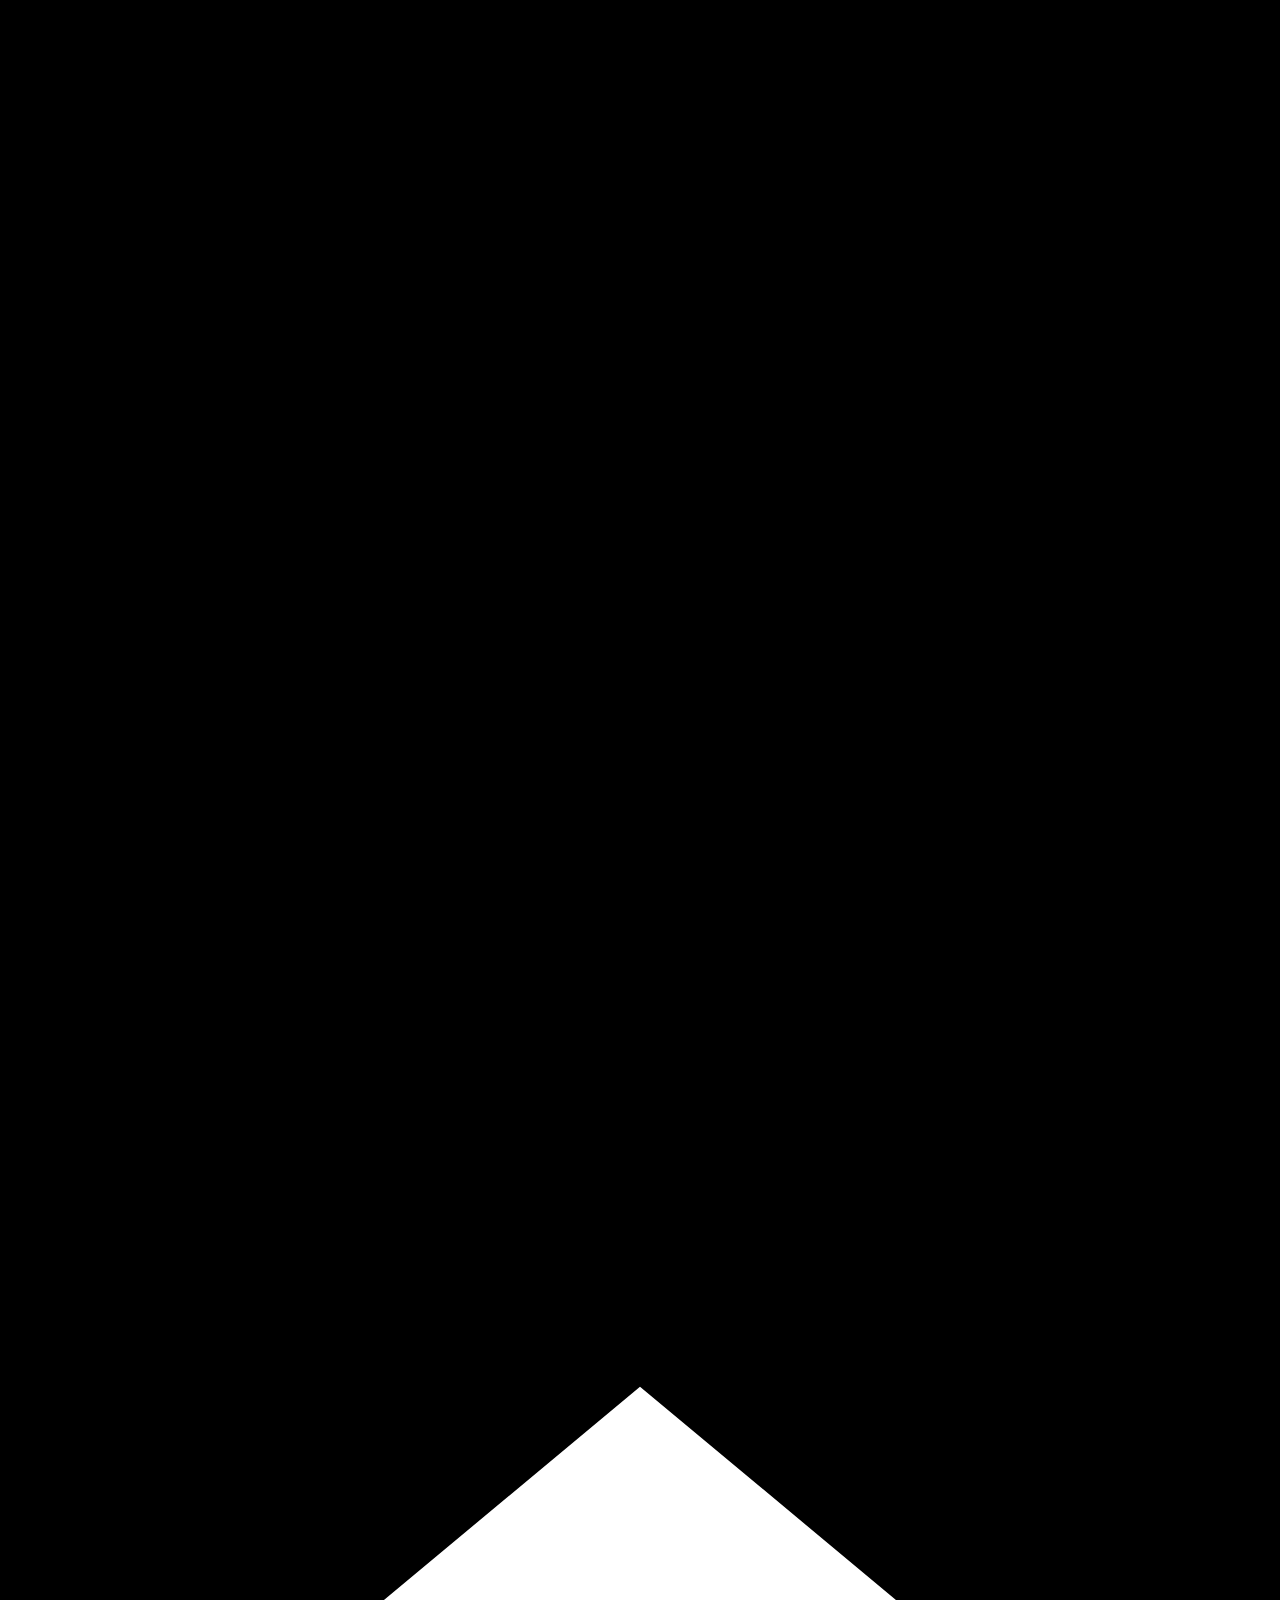
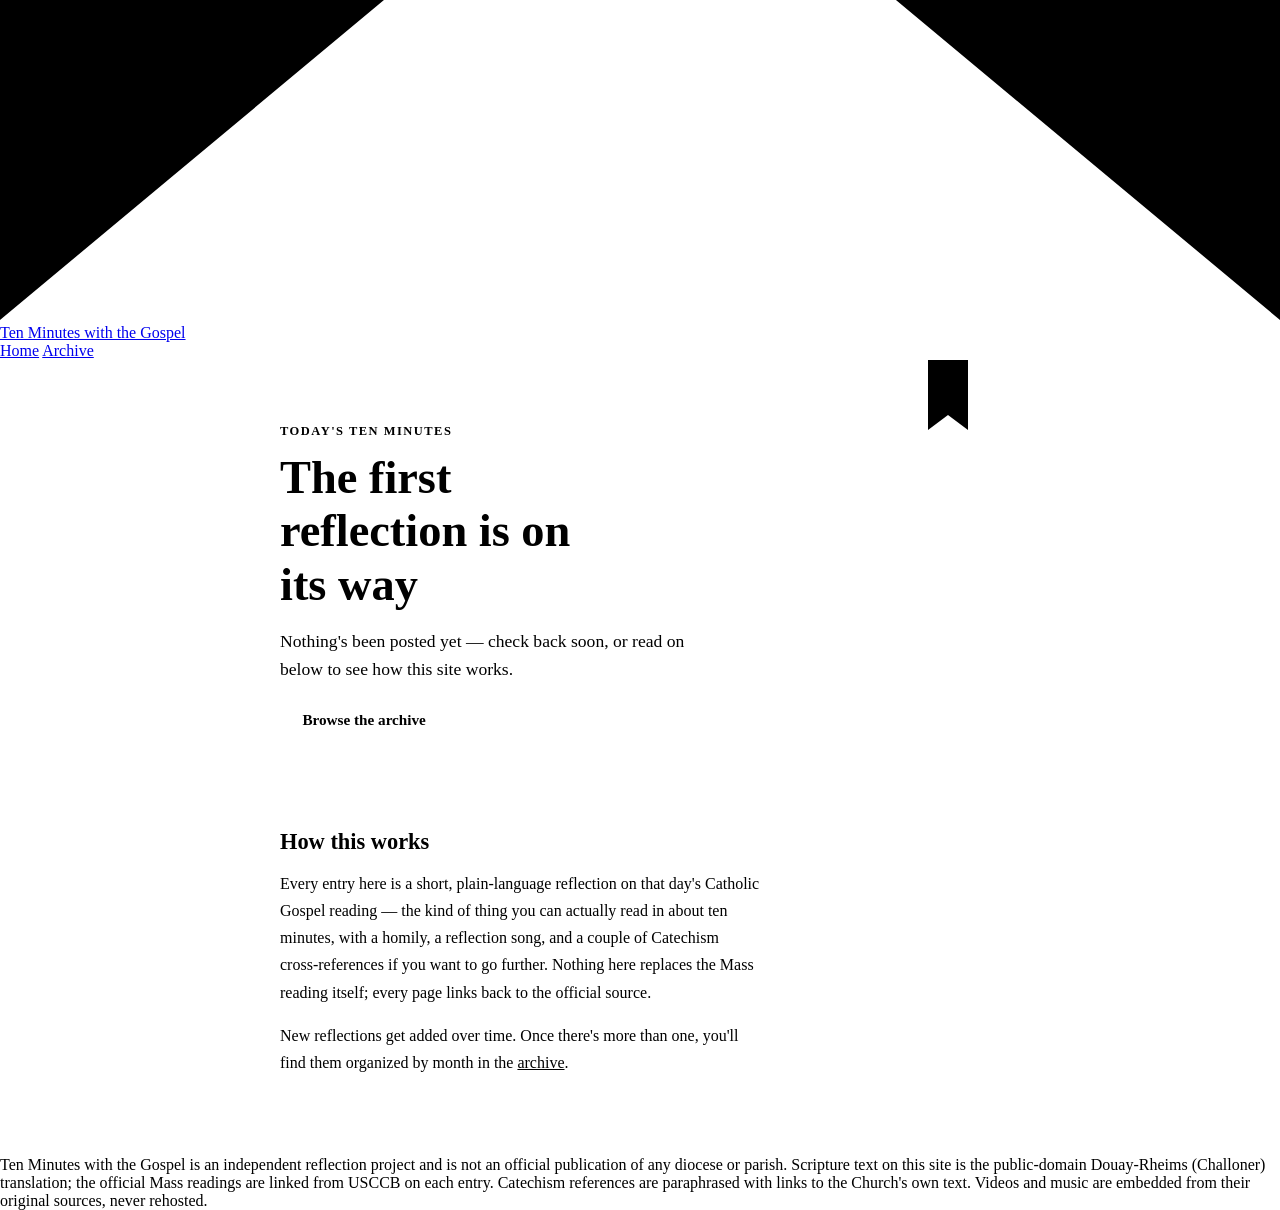
==== index.html @ 8fa341c3 "ten-minutes-with-the-gospel initial page" ====
<!DOCTYPE html>
<html lang="en">
<head>
<meta charset="UTF-8">
<meta name="viewport" content="width=device-width, initial-scale=1.0">
<title>Ten Minutes with the Gospel</title>
<meta name="description" content="A short, honest reflection on each day's Catholic Gospel reading — for busy people who want ten minutes to actually sit with it.">

<meta property="og:type" content="website">
<meta property="og:title" content="Ten Minutes with the Gospel">
<meta property="og:description" content="A short, honest reflection on each day's Catholic Gospel reading.">
<meta name="twitter:card" content="summary">
<meta name="twitter:title" content="Ten Minutes with the Gospel">
<meta name="twitter:description" content="A short, honest reflection on each day's Catholic Gospel reading.">

<link rel="preconnect" href="https://fonts.googleapis.com">
<link rel="preconnect" href="https://fonts.gstatic.com" crossorigin>
<link href="https://fonts.googleapis.com/css2?family=Spectral:ital,wght@0,400;0,500;0,600;1,400&family=Work+Sans:wght@400;500;600&display=swap" rel="stylesheet">

<link rel="stylesheet" href="assets/tokens.css">
<link rel="stylesheet" href="assets/site-nav.css">
<link rel="stylesheet" href="style.css">
</head>
<body class="tmg-chrome">

<nav class="tmg-nav">
  <a class="tmg-nav__brand" href="index.html">
    <svg class="tmg-nav__ribbon" viewBox="0 0 12 18" aria-hidden="true">
      <path d="M0 0 H12 V18 L6 13 L0 18 Z" fill="var(--tmg-ribbon)"/>
    </svg>
    Ten Minutes with the Gospel
  </a>
  <div class="tmg-nav__links">
    <a href="index.html" aria-current="page">Home</a>
    <a href="archive/index.html">Archive</a>
  </div>
</nav>

<main>
  <section class="hero">
    <div class="hero__ribbon" aria-hidden="true">
      <svg viewBox="0 0 40 70" width="40" height="70">
        <path d="M0 0 H40 V70 L20 55 L0 70 Z" fill="var(--tmg-ribbon)"/>
      </svg>
    </div>

    <p class="eyebrow" id="hero-eyebrow">Today's ten minutes</p>
    <h1 id="hero-title">The first reflection is on its way</h1>
    <p class="hero__lede" id="hero-lede">
      Nothing's been posted yet — check back soon, or read on below to see how this site works.
    </p>
    <p class="hero__citation" id="hero-citation" hidden></p>
    <a class="btn" id="hero-cta" href="archive/index.html">Browse the archive</a>
  </section>

  <hr class="rule">

  <section class="about">
    <h2>How this works</h2>
    <p>
      Every entry here is a short, plain-language reflection on that day's
      Catholic Gospel reading — the kind of thing you can actually read in
      about ten minutes, with a homily, a reflection song, and a couple of
      Catechism cross-references if you want to go further. Nothing here
      replaces the Mass reading itself; every page links back to the
      official source.
    </p>
    <p>
      New reflections get added over time. Once there's more than one,
      you'll find them organized by month in the <a href="archive/index.html">archive</a>.
    </p>
  </section>
</main>

<footer class="tmg-footer">
  <div class="tmg-footer__row">
    Ten Minutes with the Gospel is an independent reflection project and is
    not an official publication of any diocese or parish. Scripture text on
    this site is the public-domain Douay-Rheims (Challoner) translation;
    the official Mass readings are linked from USCCB on each entry.
    Catechism references are paraphrased with links to the Church's own
    text. Videos and music are embedded from their original sources, never
    rehosted.
  </div>
</footer>

<script src="script.js"></script>
</body>
</html>
---- style.css ----
body {
  margin: 0;
  background: var(--tmg-paper);
  color: var(--tmg-ink);
  font-family: var(--tmg-font-body);
}

main {
  max-width: 720px;
  margin: 0 auto;
  padding: 0 1.5rem;
}

.hero {
  position: relative;
  padding: 4rem 0 3rem;
  overflow: hidden;
}

.hero__ribbon {
  position: absolute;
  top: 0;
  right: 2rem;
}

.eyebrow {
  font-family: var(--tmg-font-body);
  font-weight: 600;
  letter-spacing: 0.12em;
  text-transform: uppercase;
  font-size: 0.78rem;
  color: var(--tmg-green);
  margin: 0 0 0.75rem;
}

.hero h1 {
  font-family: var(--tmg-font-display);
  font-weight: 600;
  font-size: clamp(2rem, 5vw, 2.9rem);
  line-height: 1.15;
  margin: 0 0 1rem;
  max-width: 14ch;
}

.hero__lede {
  font-size: 1.1rem;
  line-height: 1.6;
  max-width: 46ch;
  margin: 0 0 1rem;
}

.hero__citation {
  font-family: var(--tmg-font-display);
  font-style: italic;
  color: var(--tmg-ribbon);
  font-size: 1.05rem;
  margin: 0 0 1.75rem;
}

.btn {
  display: inline-block;
  background: var(--tmg-ribbon);
  color: var(--tmg-paper);
  font-family: var(--tmg-font-body);
  font-weight: 600;
  text-decoration: none;
  padding: 0.75rem 1.4rem;
  border-radius: 3px;
  font-size: 0.95rem;
}

.btn:hover, .btn:focus-visible {
  background: #732530;
}

.rule {
  border: none;
  border-top: 2px solid var(--tmg-gold);
  max-width: 720px;
  margin: 0 auto;
  opacity: 0.6;
}

.about {
  padding: 2.5rem 0 4rem;
}

.about h2 {
  font-family: var(--tmg-font-display);
  font-size: 1.4rem;
  margin: 0 0 0.9rem;
}

.about p {
  line-height: 1.7;
  margin: 0 0 1rem;
  max-width: 60ch;
}

.about a {
  color: var(--tmg-ribbon);
}

@media (prefers-reduced-motion: no-preference) {
  .hero__ribbon svg { transition: transform 0.4s ease; }
}
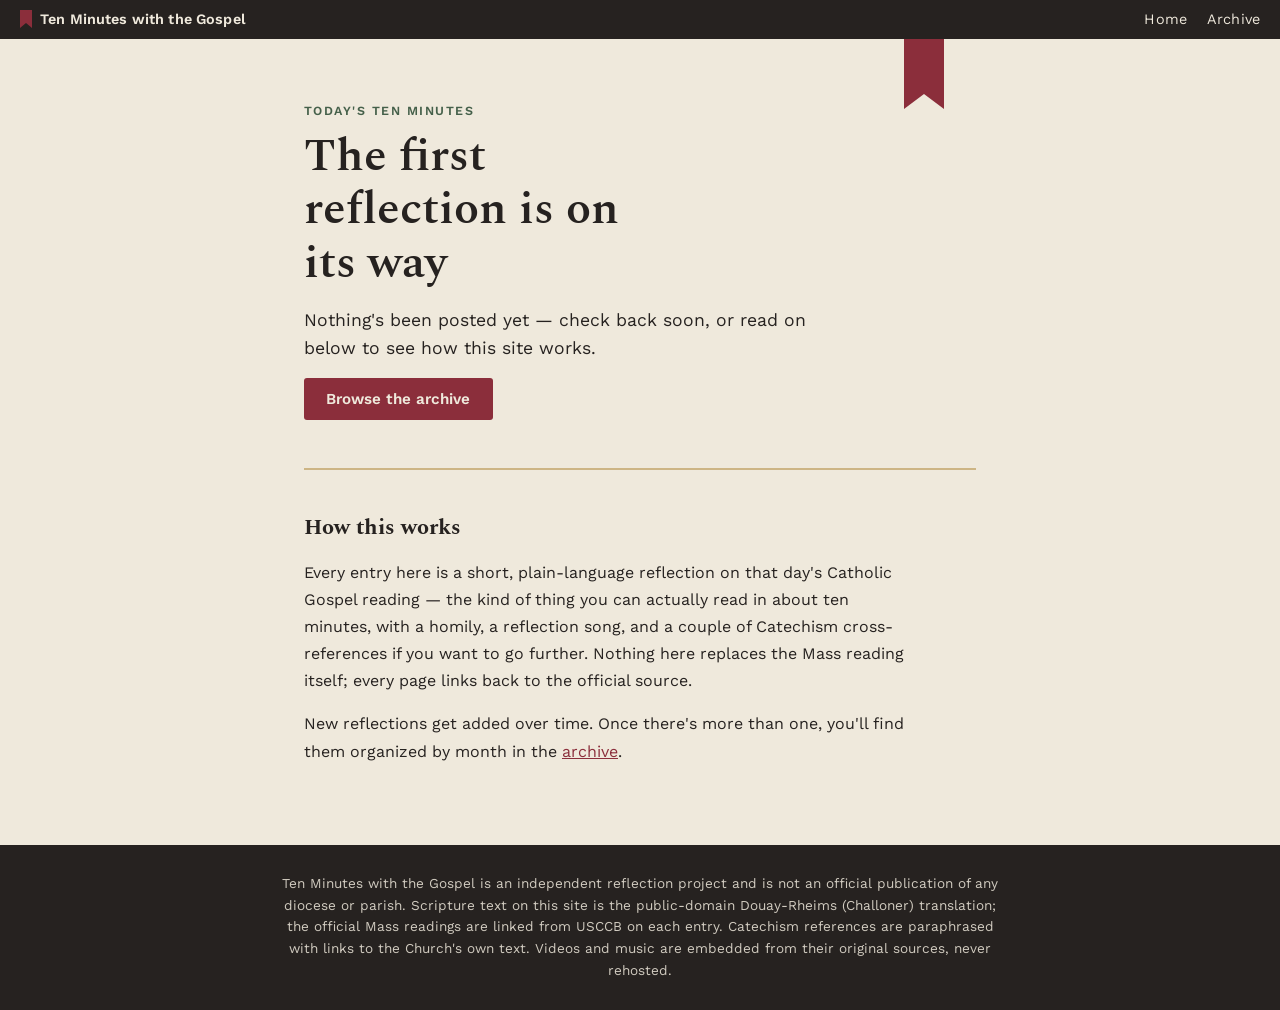
==== commit 355337d5: "updated file" ====
--- a/index.html
+++ b/index.html
@@ -3,6 +3,7 @@
 <head>
 <meta charset="UTF-8">
 <meta name="viewport" content="width=device-width, initial-scale=1.0">
+<meta name="color-scheme" content="light">
 <title>Ten Minutes with the Gospel</title>
 <meta name="description" content="A short, honest reflection on each day's Catholic Gospel reading — for busy people who want ten minutes to actually sit with it.">
 
--- a/assets/tokens.css
+++ b/assets/tokens.css
@@ -0,0 +1,19 @@
+/* Ten Minutes with the Gospel — shared design tokens
+   Signature idea: a ribbon bookmark, like the marker ribbon in a missal
+   or breviary, used to mark "today" / "this month" across the site.
+   These tokens style the site CHROME (home, archive, month pages, and the
+   thin nav strip on day pages). Each day's own reflection page keeps its
+   own bespoke, re-derived palette — these tokens never override that. */
+
+:root {
+  --tmg-paper: #EFE9DC;      /* warm linen page background */
+  --tmg-ink: #262220;        /* warm near-black for body text */
+  --tmg-ribbon: #8B2E3B;     /* ribbon-marker red — CTAs, "today" accents */
+  --tmg-green: #45604A;      /* ordinary-time green — secondary accent, tags */
+  --tmg-gold: #B7934B;       /* gold rule — dividers, fine details */
+  --tmg-stone: #D8CFBB;      /* card borders, quiet fills */
+  --tmg-paper-raised: #F6F2E8; /* slightly lighter paper, for cards on paper */
+
+  --tmg-font-display: "Spectral", Georgia, "Times New Roman", serif;
+  --tmg-font-body: "Work Sans", -apple-system, Helvetica, Arial, sans-serif;
+}
--- a/assets/site-nav.css
+++ b/assets/site-nav.css
@@ -0,0 +1,94 @@
+/* Ten Minutes with the Gospel — shared site nav + footer chrome.
+   Scoped under .tmg-chrome so it can sit on top of ANY day page's own
+   bespoke palette (Fraunces/Karla, terracotta, whatever that day chose)
+   without fighting it. Link this AFTER tokens.css. */
+
+.tmg-chrome, .tmg-chrome * {
+  box-sizing: border-box;
+}
+
+.tmg-nav {
+  font-family: var(--tmg-font-body);
+  background: var(--tmg-ink);
+  color: var(--tmg-paper);
+  display: flex;
+  align-items: center;
+  justify-content: space-between;
+  gap: 1rem;
+  padding: 0.65rem 1.25rem;
+  font-size: 0.9rem;
+  letter-spacing: 0.01em;
+}
+
+.tmg-nav a {
+  color: var(--tmg-paper);
+  text-decoration: none;
+}
+
+.tmg-nav a:hover,
+.tmg-nav a:focus-visible {
+  text-decoration: underline;
+  text-underline-offset: 3px;
+}
+
+.tmg-nav__brand {
+  display: flex;
+  align-items: center;
+  gap: 0.5rem;
+  font-weight: 600;
+}
+
+.tmg-nav__ribbon {
+  width: 12px;
+  height: 18px;
+  flex: none;
+}
+
+.tmg-nav__links {
+  display: flex;
+  gap: 1.25rem;
+}
+
+.tmg-breadcrumb {
+  font-family: var(--tmg-font-body);
+  background: var(--tmg-paper-raised);
+  color: var(--tmg-ink);
+  border-bottom: 1px solid var(--tmg-stone);
+  padding: 0.5rem 1.25rem;
+  font-size: 0.85rem;
+}
+
+.tmg-breadcrumb a {
+  color: var(--tmg-ink);
+  text-decoration: underline;
+  text-underline-offset: 2px;
+}
+
+.tmg-breadcrumb span[aria-hidden="true"] {
+  margin: 0 0.35rem;
+  color: var(--tmg-stone);
+}
+
+.tmg-footer {
+  font-family: var(--tmg-font-body);
+  background: var(--tmg-ink);
+  color: var(--tmg-paper);
+  padding: 1.75rem 1.25rem;
+  font-size: 0.85rem;
+  line-height: 1.6;
+}
+
+.tmg-footer a {
+  color: var(--tmg-paper);
+}
+
+.tmg-footer__row {
+  max-width: 720px;
+  margin: 0 auto;
+  text-align: center;
+  opacity: 0.85;
+}
+
+@media (max-width: 480px) {
+  .tmg-nav__links { gap: 0.85rem; }
+}
--- a/style.css
+++ b/style.css
@@ -1,7 +1,14 @@
+html {
+  color-scheme: light;
+}
+
 body {
   margin: 0;
+  background: #EFE9DC;
   background: var(--tmg-paper);
+  color: #262220;
   color: var(--tmg-ink);
+  font-family: Georgia, serif;
   font-family: var(--tmg-font-body);
 }
 
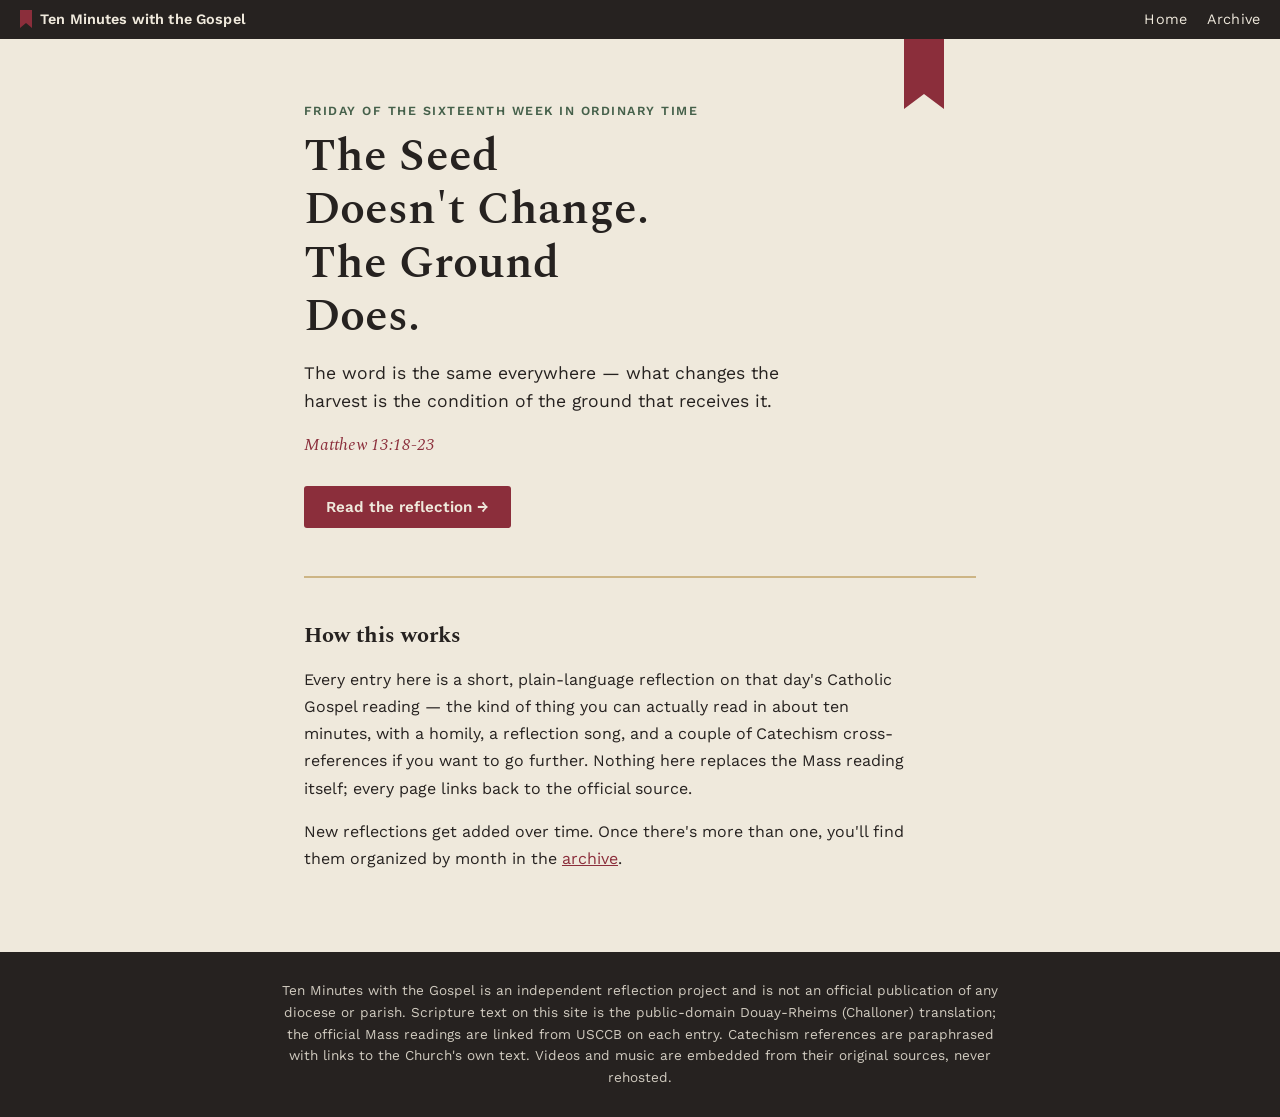
==== commit 50cd751e: "Add Open Graph and Twitter meta tags" ====
--- a/index.html
+++ b/index.html
@@ -10,8 +10,11 @@
 <meta property="og:type" content="website">
 <meta property="og:title" content="Ten Minutes with the Gospel">
 <meta property="og:description" content="A short, honest reflection on each day's Catholic Gospel reading.">
-<meta name="twitter:card" content="summary">
+<meta property="og:image" content="https://allenvincentlucas.github.io/ten-minutes-with-the-gospel/og-image.png">
+<meta property="og:url" content="https://allenvincentlucas.github.io/ten-minutes-with-the-gospel/">
+<meta name="twitter:card" content="summary_large_image">
 <meta name="twitter:title" content="Ten Minutes with the Gospel">
+<meta name="twitter:image" content="https://allenvincentlucas.github.io/ten-minutes-with-the-gospel/og-image.png">
 <meta name="twitter:description" content="A short, honest reflection on each day's Catholic Gospel reading.">
 
 <link rel="preconnect" href="https://fonts.googleapis.com">
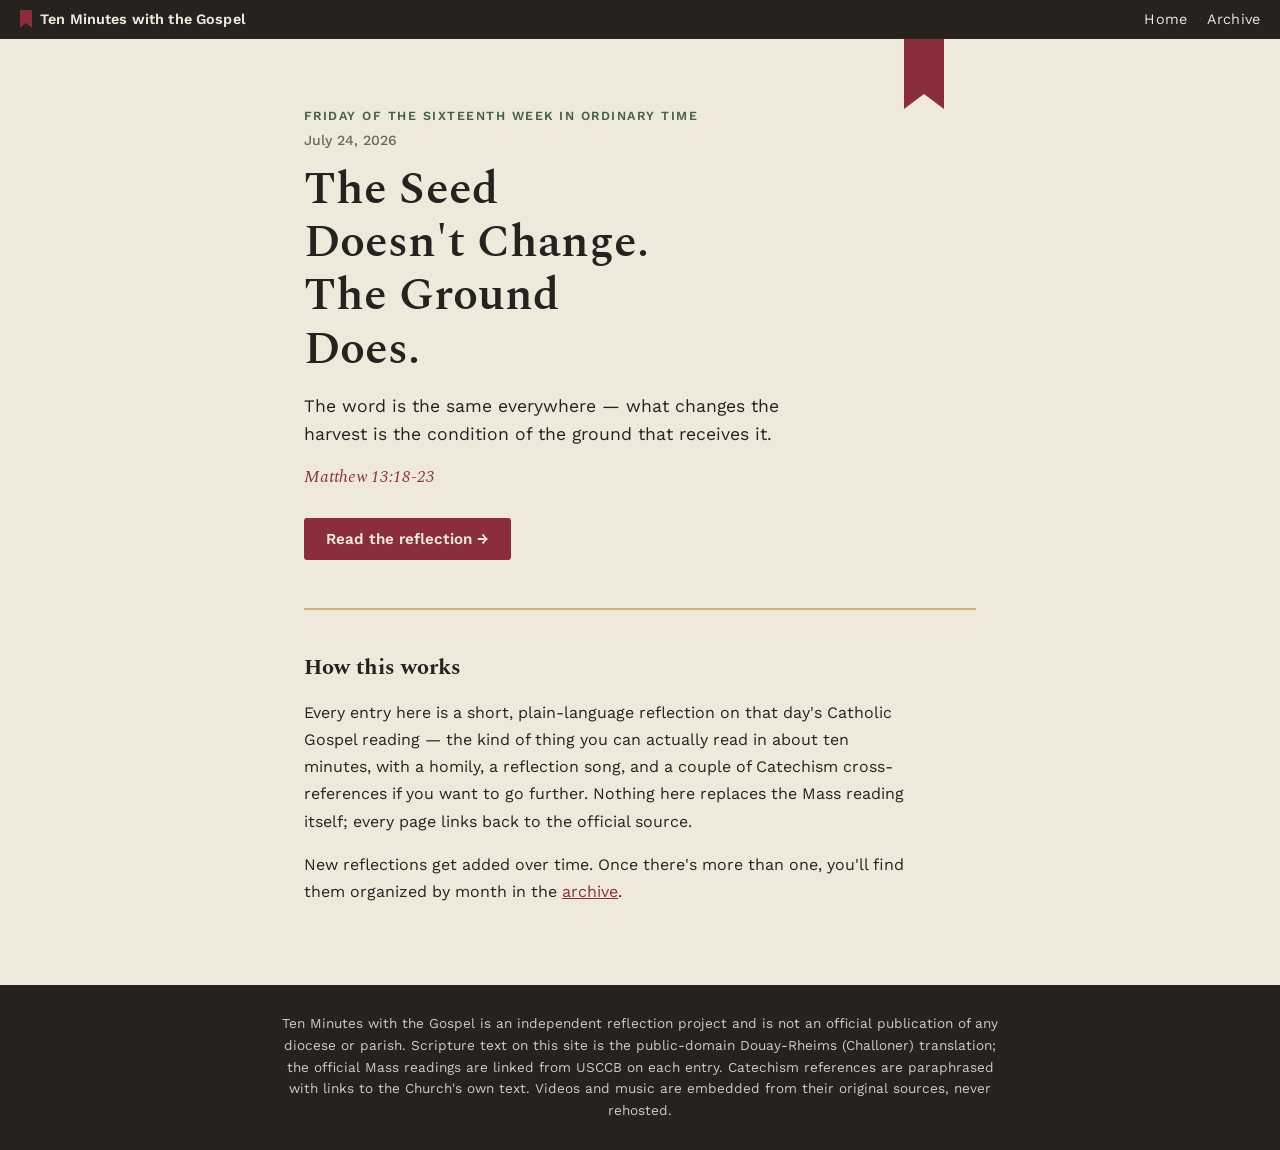
==== commit 3900bb68: "Add files via upload" ====
--- a/index.html
+++ b/index.html
@@ -49,6 +49,7 @@
     </div>
 
     <p class="eyebrow" id="hero-eyebrow">Today's ten minutes</p>
+    <p class="hero__date" id="hero-date" hidden></p>
     <h1 id="hero-title">The first reflection is on its way</h1>
     <p class="hero__lede" id="hero-lede">
       Nothing's been posted yet — check back soon, or read on below to see how this site works.
--- a/style.css
+++ b/style.css
@@ -36,8 +36,17 @@
   letter-spacing: 0.12em;
   text-transform: uppercase;
   font-size: 0.78rem;
+  line-height: 1.6;
   color: var(--tmg-green);
-  margin: 0 0 0.75rem;
+  margin: 0.2rem 0 0.75rem;
+}
+
+.hero__date {
+  font-family: var(--tmg-font-body);
+  font-weight: 500;
+  font-size: 0.88rem;
+  color: #6b675f;
+  margin: -0.35rem 0 0.9rem;
 }
 
 .hero h1 {
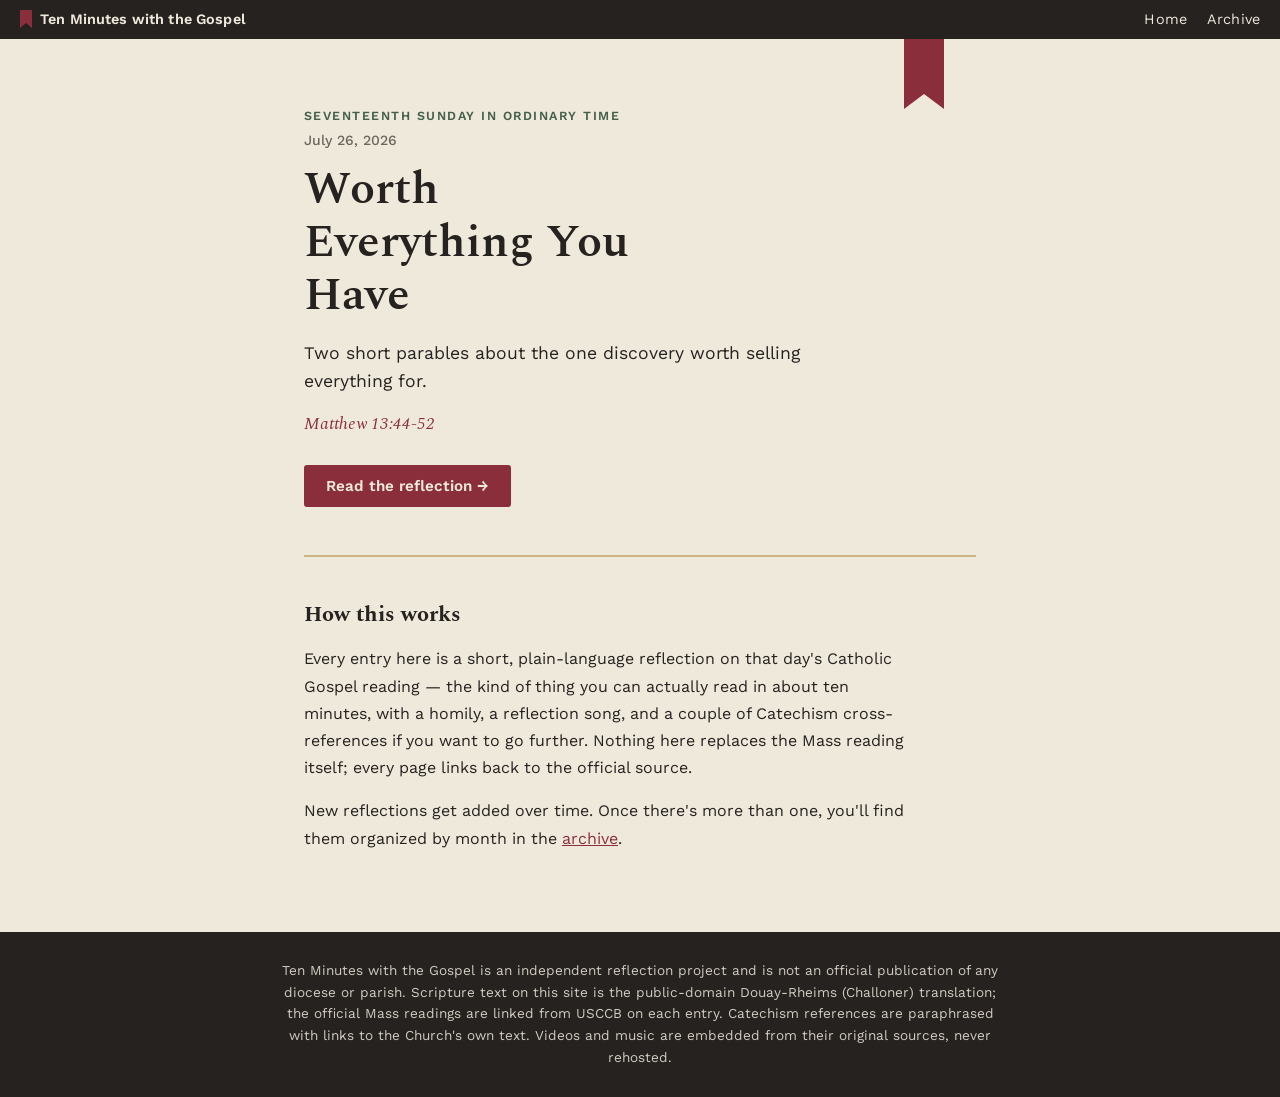
==== commit a075d0d7: "Add files via upload" ====
--- a/index.html
+++ b/index.html
@@ -20,6 +20,10 @@
 <link rel="preconnect" href="https://fonts.googleapis.com">
 <link rel="preconnect" href="https://fonts.gstatic.com" crossorigin>
 <link href="https://fonts.googleapis.com/css2?family=Spectral:ital,wght@0,400;0,500;0,600;1,400&family=Work+Sans:wght@400;500;600&display=swap" rel="stylesheet">
+
+<link rel="icon" href="favicon.svg" type="image/svg+xml">
+<link rel="icon" href="favicon-32.png" type="image/png" sizes="32x32">
+<link rel="apple-touch-icon" href="apple-touch-icon.png">
 
 <link rel="stylesheet" href="assets/tokens.css">
 <link rel="stylesheet" href="assets/site-nav.css">
